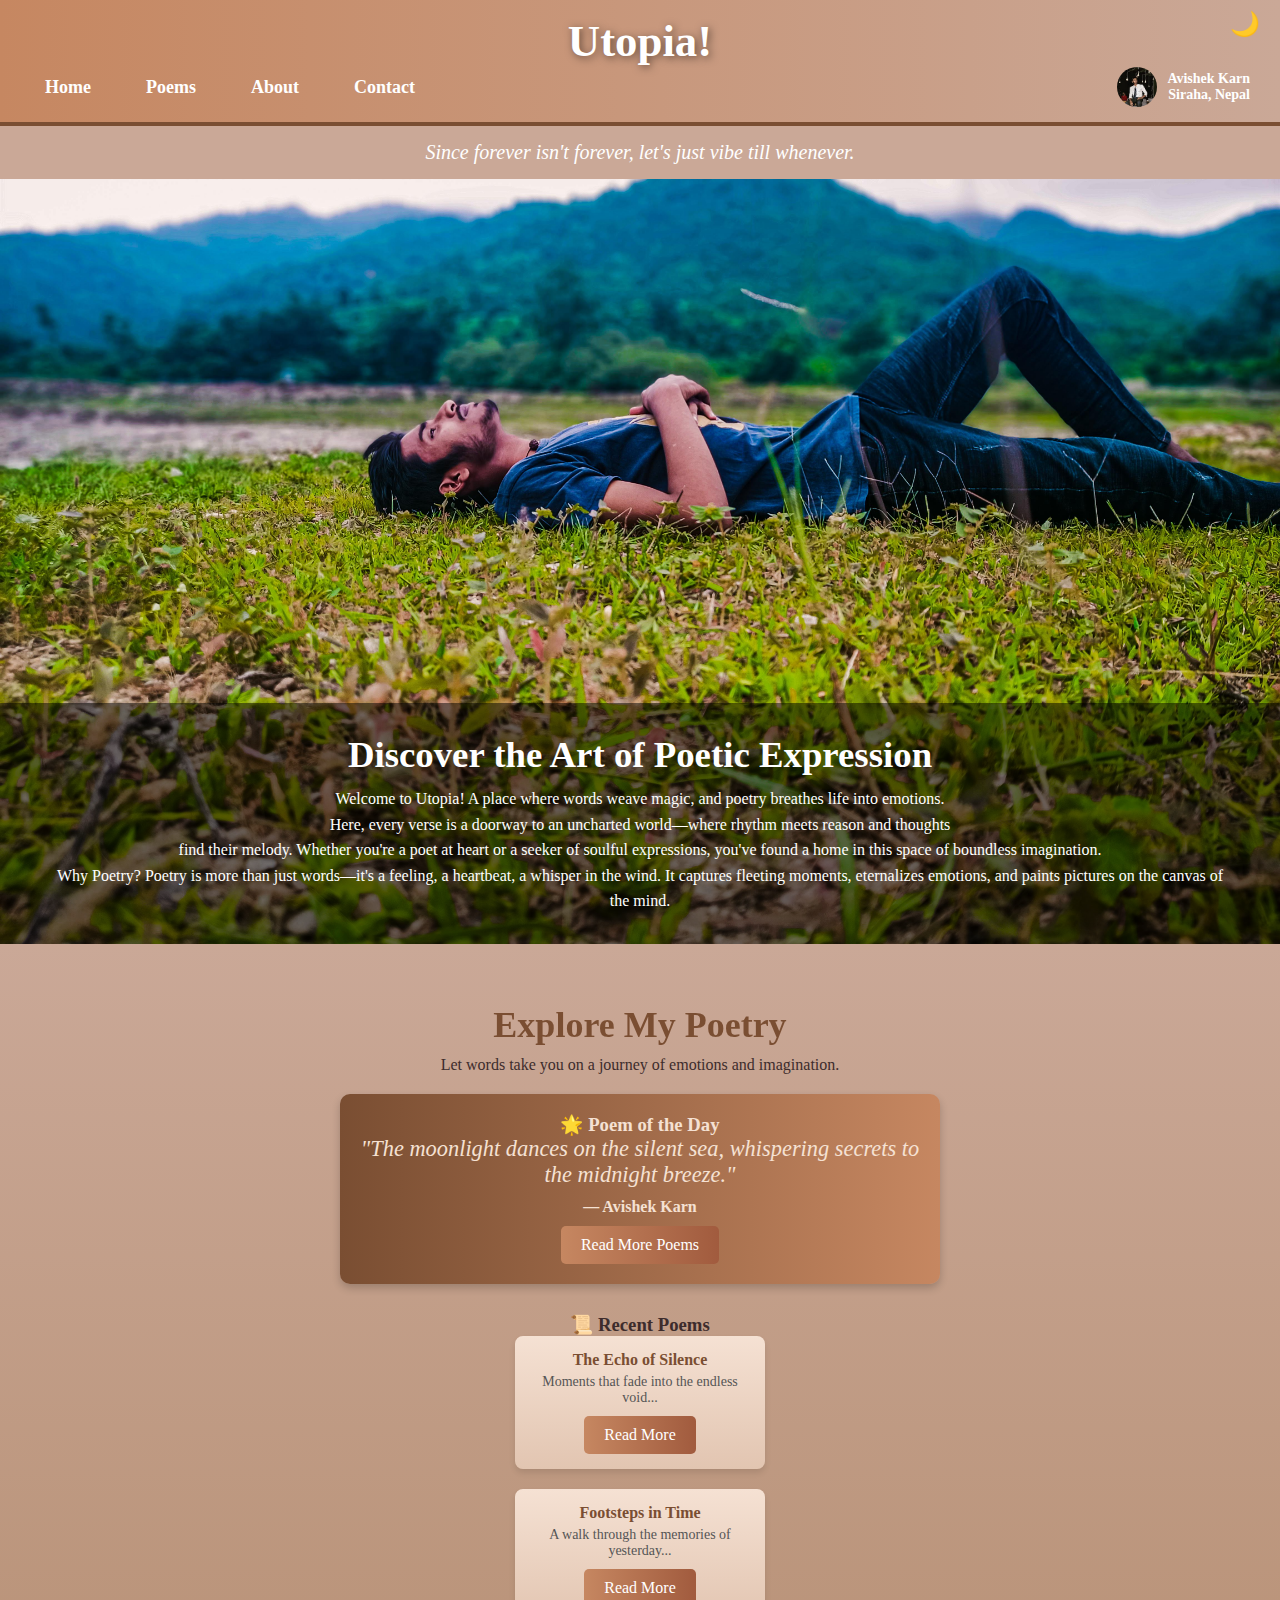
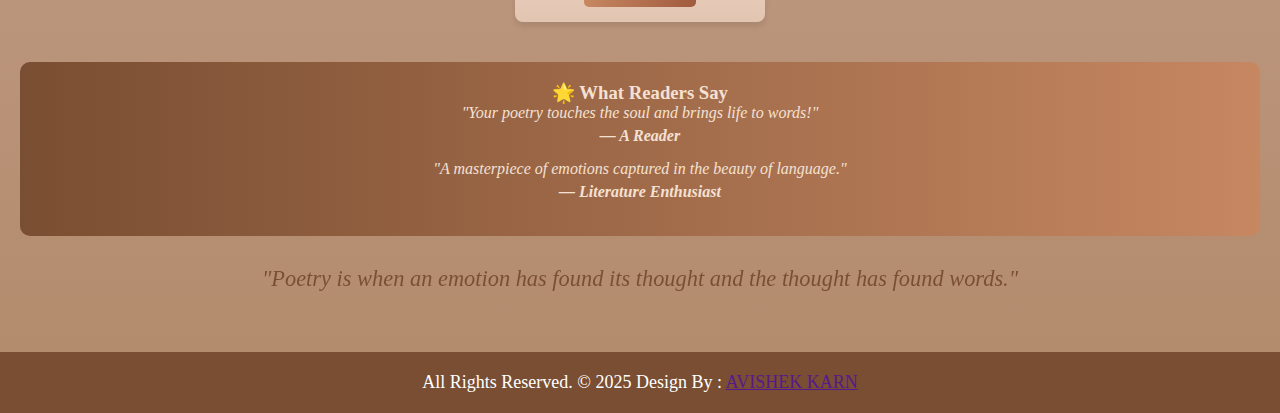
==== index.html @ 70ce2ee4 "change in file structure" ====
<!DOCTYPE html>
<html lang="en">

<head>
    <meta charset="UTF-8">
    <meta name="viewport" content="width=device-width, initial-scale=1.0">
    <title>Utopia - Home</title>
    <meta name="author" content="Avishek Karn">
    <meta name="description" content="Poems and poetic expressions by Avishek Karn">
    <link rel="stylesheet" href="stylesheets/style.css">
    <link rel="stylesheet" href="stylesheets/style-poem.css">
    <link rel="stylesheet" href="stylesheets/style-buttons.css">
    <link rel="stylesheet" href="https://cdnjs.cloudflare.com/ajax/libs/font-awesome/5.15.4/css/all.min.css">
    
</head>

<body>
    <!-- Header Section -->
    <header>
        <div class="header-container">

            <!-- Dark Mode Toggle Button -->
            <button class="dark-mode-toggle">🌙</button>

            <!-- Website Title -->
            <h1 class="site-title">Utopia!</h1>

            <!-- Navbar with Profile -->
            <div class="nav-profile-container">
                <nav class="navbar">
                    <ul>
                        <li><a href="index.html">Home</a></li>
                        <li><a href="poems.html">Poems</a></li>
                        <li><a href="about.html">About</a></li>
                        <li><a href="contact.html">Contact</a></li>
                       
                    </ul>
                </nav>

                <!-- Profile Section (Properly Positioned in the Top Right) -->
                <div class="profile">
                    <img src="photos/profile-pic.jpg" class="profile-img">
                    <div class="profile-text">
                        <p>Avishek Karn</p>
                        <p>Siraha, Nepal</p>
                    </div>
                </div>
            </div>
        </div>

        <div class="sub-title">
            <p>Since forever isn't forever, let's just vibe till whenever.</p>
        </div>

        <div class="background">
            <img src="photos/background2.jpg" class="background-img">
            <div class="overlay">
                <h1>Discover the Art of Poetic Expression</h1>
                <p>
                    Welcome to Utopia! A place where words weave magic, and poetry breathes life into emotions.
                </p>
                <p>
                    Here, every verse is a doorway to an uncharted world—where rhythm meets reason and thoughts
                </p>
                <p>
                    find their melody. Whether you're a poet at heart or a seeker of soulful expressions, you've
                    found a home in this space of boundless imagination.
                </p>
                <p>
                    Why Poetry?
                    Poetry is more than just words—it's a feeling, a heartbeat, a whisper in the wind. It captures
                    fleeting moments, eternalizes emotions, and paints pictures on the canvas of the mind.
                </p>
            </div>
        </div>
    </header>

    <!-- Main Section -->
    <main class="main">
        <h2>Explore My Poetry</h2>
        <p>Let words take you on a journey of emotions and imagination.</p>
    
        <!-- Featured Poem of the Day -->
        <div class="featured-poem">
            <h3>🌟 Poem of the Day</h3>
            <blockquote id="poem-of-the-day">"Loading poem..."</blockquote>
            <p class="poem-author" id="poem-author"></p>
            <a href="poems.html" class="read-more">Read More Poems</a>
        </div>
    
        <!-- Recent Poems -->
        <div class="recent-poems">
            <h3>📜 Recent Poems</h3>
            <div class="poem-list">
                <div class="poem-card">
                    <h4>The Echo of Silence</h4>
                    <p>Moments that fade into the endless void...</p>
                    <a href="poems.html" class="read-more">Read More</a>
                </div>
                <div class="poem-card">
                    <h4>Footsteps in Time</h4>
                    <p>A walk through the memories of yesterday...</p>
                    <a href="poems.html" class="read-more">Read More</a>
                </div>
            </div>
        </div>
    
        <!-- Testimonials Section -->
        <div class="testimonials">
            <h3>🌟 What Readers Say</h3>
            <div class="testimonial">
                <p>"Your poetry touches the soul and brings life to words!"</p>
                <span>— A Reader</span>
            </div>
            <div class="testimonial">
                <p>"A masterpiece of emotions captured in the beauty of language."</p>
                <span>— Literature Enthusiast</span>
            </div>
        </div>
    
        <!-- Quote Animation -->
        <div class="quote-animation">
            <p id="changing-quote">"Poetry is when an emotion has found its thought and the thought has found words."</p>
        </div>
    </main>
    
    

    <!-- Footer -->
    <footer class="footer">
        <p class="footer-name">All Rights Reserved. &copy; 2025 Design By : 
            <a href="">AVISHEK KARN</a>
        </p>
    </footer>




    <script src="scripts/index.js" defer></script>
    <script src="scripts/buttons.js" defer></script>
    <script src="scripts/poems.js" defer></script>
    <script src="scripts/contact.js"></script>



</body>

</html>
---- stylesheets/style.css ----
/* Reset Styles */
* {
    margin: 0;
    padding: 0;
    box-sizing: border-box;
    font-family: 'Playfair Display', serif;
}

body {
    background-color: #caa897;
    color: #333;
    overflow-x: hidden;
}

/* Header Container */
.header-container {
    display: flex;
    flex-direction: column;
    align-items: center;
    padding: 15px 30px;
    background: linear-gradient(to right, #c68761, #caa897);
    border-bottom: 4px solid #7a4e32;
    width: 100%;
}

/* Dark Mode Toggle - Positioned at Top Right */
.dark-mode-toggle {
    position: absolute;
    top: 10px;
    right: 20px;
    background: none;
    border: none;
    font-size: 24px;
    cursor: pointer;
    color: white;
    transition: transform 0.3s ease, opacity 0.3s ease;
}

.dark-mode-toggle:hover {
    transform: scale(1.1);
    opacity: 0.8;
}


/* Site Title (Utopia) */
.site-title {
    font-size: 2.8rem;
    font-weight: bold;
    color: white;
    font-family: 'Playfair Display', serif;
    text-shadow: 2px 2px 8px rgba(0, 0, 0, 0.5);
}

/* Navbar and Profile Container */
.nav-profile-container {
    display: flex;
    justify-content: space-between;
    align-items: center;
    width: 100%;
}

/* Navbar */
.navbar ul {
    list-style: none;
    display: flex;
    gap: 25px;
}

.navbar ul li a {
    text-decoration: none;
    font-size: 18px;
    font-weight: bold;
    color: white;
    padding: 10px 15px;
    transition: 0.3s;
}

.navbar ul li a:hover {
    background: rgba(255, 255, 255, 0.2);
    border-radius: 5px;
}

/* Profile Section */
.profile {
    display: flex;
    align-items: center;
    gap: 10px;
}

.profile-img {
    width: 40px;
    height: 40px;
    border-radius: 50%;
    object-fit: cover;
}

.profile-text p {
    font-size: 14px;
    color: white;
    font-weight: bold;
    margin: 0;
    text-align: right;
}

/* Background Section */
.background {
    position: relative;
    width: 100%;
    height: 85vh; /* Ensures background image is fully visible */
    display: flex;
    align-items: flex-end; /* Moves content to bottom */
    justify-content: center;
    overflow: hidden;
}

.background-img {
    width: 100%;
    height: 100%;
    object-fit: cover;
    position: absolute;
    top: 0;
    left: 0;
    z-index: -1;
}

/* Overlay Content at Bottom */
.overlay {
    position: absolute;
    bottom: 0; /* Stick overlay to bottom of image */
    width: 100%;
    background: rgba(0, 0, 0, 0.5); /* Darker for better readability */
    color: white;
    padding: 30px 50px;
    text-align: center;
}

.overlay h1 {
    font-size: 2.3rem;
    margin-bottom: 10px;
}

.overlay p {
    font-size: 1rem;
    line-height: 1.6;
}

/* Subtitle Text */
.sub-title {
    text-align: center;
    padding: 15px;
    font-size: 20px;
    font-style: italic;
    color: white;
}

/* Explore Button */
.explore-button {
    display: inline-block;
    padding: 15px 30px;
    margin-top: 20px;
    background: linear-gradient(to right, #ff7e5f, #feb47b);
    color: white;
    font-size: 18px;
    text-decoration: none;
    border-radius: 5px;
    transition: 0.3s;
}

.explore-button:hover {
    background: linear-gradient(to right, #feb47b, #ff7e5f);
}

/* Main Content */
.main {
    text-align: center;
    padding: 60px 20px;
}

.main h2 {
    font-size: 36px;
    margin-bottom: 20px;
}

/* Footer */
.footer {
    text-align: center;
    padding: 20px;
    background-color: #7a4e32;
    color: white;
    font-size: 18px;
}



/* Main Section */
.main {
    text-align: center;
    padding: 60px 20px;
    background: linear-gradient(to bottom, #caa897, #b38b6d); /* Subtle gradient */
    color: #3d2c2c; /* Deep warm brown for contrast */
}

/* Section Headings */
.main h2 {
    font-size: 36px;
    font-weight: bold;
    background: #7a4e32;
    -webkit-background-clip: text;
    -webkit-text-fill-color: transparent;
    margin-bottom: 10px;
}

/* Featured Poem */
.featured-poem {
    background: linear-gradient(to right, #7a4e32, #c68761); /* Rich gradient */
    padding: 20px;
    border-radius: 10px;
    color: #f5e1d3; /* Light beige */
    margin: 20px auto;
    max-width: 600px;
    box-shadow: 0 4px 8px rgba(0, 0, 0, 0.2);
}

.featured-poem blockquote {
    font-size: 1.4rem;
    font-style: italic;
}

.poem-author {
    font-weight: bold;
    margin-top: 10px;
}

/* Read More Button */
.read-more {
    display: inline-block;
    padding: 10px 20px;
    background: linear-gradient(to right, #c68761, #a15b3e);
    color: white;
    text-decoration: none;
    border-radius: 5px;
    margin-top: 10px;
    transition: 0.3s;
}

.read-more:hover {
    background: linear-gradient(to right, #a15b3e, #7a4e32);
}

/* Recent Poems */
.recent-poems {
    margin-top: 30px;
}

.poem-list {
    display: flex;
    justify-content: center;
    gap: 20px;
    flex-wrap: wrap;
}

.poem-card {
    background: linear-gradient(to bottom, #f5e1d3, #e2c5b1);
    padding: 15px;
    border-radius: 8px;
    max-width: 250px;
    box-shadow: 0 4px 6px rgba(0, 0, 0, 0.1);
}

.poem-card h4 {
    color: #7a4e32;
    margin-bottom: 5px;
}

.poem-card p {
    font-size: 14px;
    color: #555;
}

/* Testimonials */
.testimonials {
    margin-top: 40px;
    background: linear-gradient(to right, #7a4e32, #c68761); /* Smooth transition */
    color: #f5e1d3;
    padding: 20px;
    border-radius: 10px;
}

.testimonial {
    font-style: italic;
    margin-bottom: 15px;
}

.testimonial span {
    font-weight: bold;
    display: block;
    margin-top: 5px;
}

/* Quote Animation */
.quote-animation {
    font-size: 1.4rem;
    font-style: italic;
    margin-top: 30px;
    background: #7a4e32;
    -webkit-background-clip: text;
    -webkit-text-fill-color: transparent;
    animation: fade-in 3s infinite alternate;
}

@keyframes fade-in {
    0% {
        opacity: 0.4;
    }
    100% {
        opacity: 1;
    }
}
---- stylesheets/style-poem.css ----
/* Poem Section */
.poems-main {
    text-align: center;
    padding: 40px 20px;
    background: linear-gradient(to bottom, #caa897, #b38b6d);
}

.section-title {
    font-size: 32px;
    color: #7a4e32;
    font-weight: bold;
}

/* Poem List */
.poem-list {
    display: flex;
    flex-direction: column;
    align-items: center;
    gap: 20px;
    max-width: 800px;
    margin: auto;
}

/* Poem Item */
.poem-item {
    background: linear-gradient(to right, #7a4e32, #c68761);
    padding: 20px;
    border-radius: 10px;
    color: #f5e1d3;
    width: 100%;
    box-shadow: 0 4px 8px rgba(0, 0, 0, 0.2);
}

.poem-content h3 {
    font-size: 24px;
    color: white;
}

.poem-date {
    font-size: 14px;
    color: #e2c5b1;
}

/* Poem Preview */
.poem-preview {
    font-size: 16px;
    color: #f8f8f8;
    margin: 10px 0;
}

/* Expand Button */
.expand-btn {
    padding: 8px 15px;
    background: #c68761;
    border: none;
    color: white;
    border-radius: 5px;
    cursor: pointer;
    transition: 0.3s;
}

.expand-btn:hover {
    background: #a15b3e;
}

/* Poem Interactions */
.poem-interactions {
    margin-top: 10px;
    display: flex;
    justify-content: space-between;
    font-size: 16px;
}

.like-btn, .comment-btn {
    cursor: pointer;
    transition: 0.3s;
}

.like-btn:hover, .comment-btn:hover {
    opacity: 0.8;
}

/* Comments Section */
.comments-section {
    display: none;
    margin-top: 10px;
}

.comments-section textarea {
    width: 100%;
    padding: 10px;
    border-radius: 5px;
}

.post-comment {
    padding: 5px 10px;
    background: #c68761;
    color: white;
    border: none;
    border-radius: 5px;
    cursor: pointer;
}
---- stylesheets/style-buttons.css ----
.poem-interactions {
    display: flex;
    justify-content: center;
    gap: 30px;
    padding: 15px;
}

.interaction-btn {
    display: flex;
    align-items: center;
    gap: 5px;
    cursor: pointer;
    color: #666;
    transition: color 0.3s ease;
}

.interaction-btn:hover {
    color: #c2db99;
}

.like-btn.active {
    color: #ff4136;
}

.like-btn.active i {
    font-weight: 900;
}

.comments-section {
    padding: 15px;
    border-top: 1px solid #ac9a9a;
}

.comments-section.hidden {
    display: none;
}

.comment-form {
    display: flex;
    gap: 10px;
    margin-bottom: 15px;
}

.comment-form textarea {
    flex: 1;
    padding: 10px;
    border: 1px solid #ddd;
    border-radius: 4px;
    resize: vertical;
    min-height: 60px;
}

.post-comment {
    padding: 8px 15px;
    background-color: #007bff;
    color: white;
    border: none;
    border-radius: 4px;
    cursor: pointer;
    transition: background-color 0.3s ease;
}

.post-comment:hover {
    background-color: #0056b3;
}

.comments-list {
    display: flex;
    flex-direction: column;
    gap: 10px;
}

.comment {
    padding: 10px;
    background-color: #f8f9fa;
    border-radius: 4px;
}
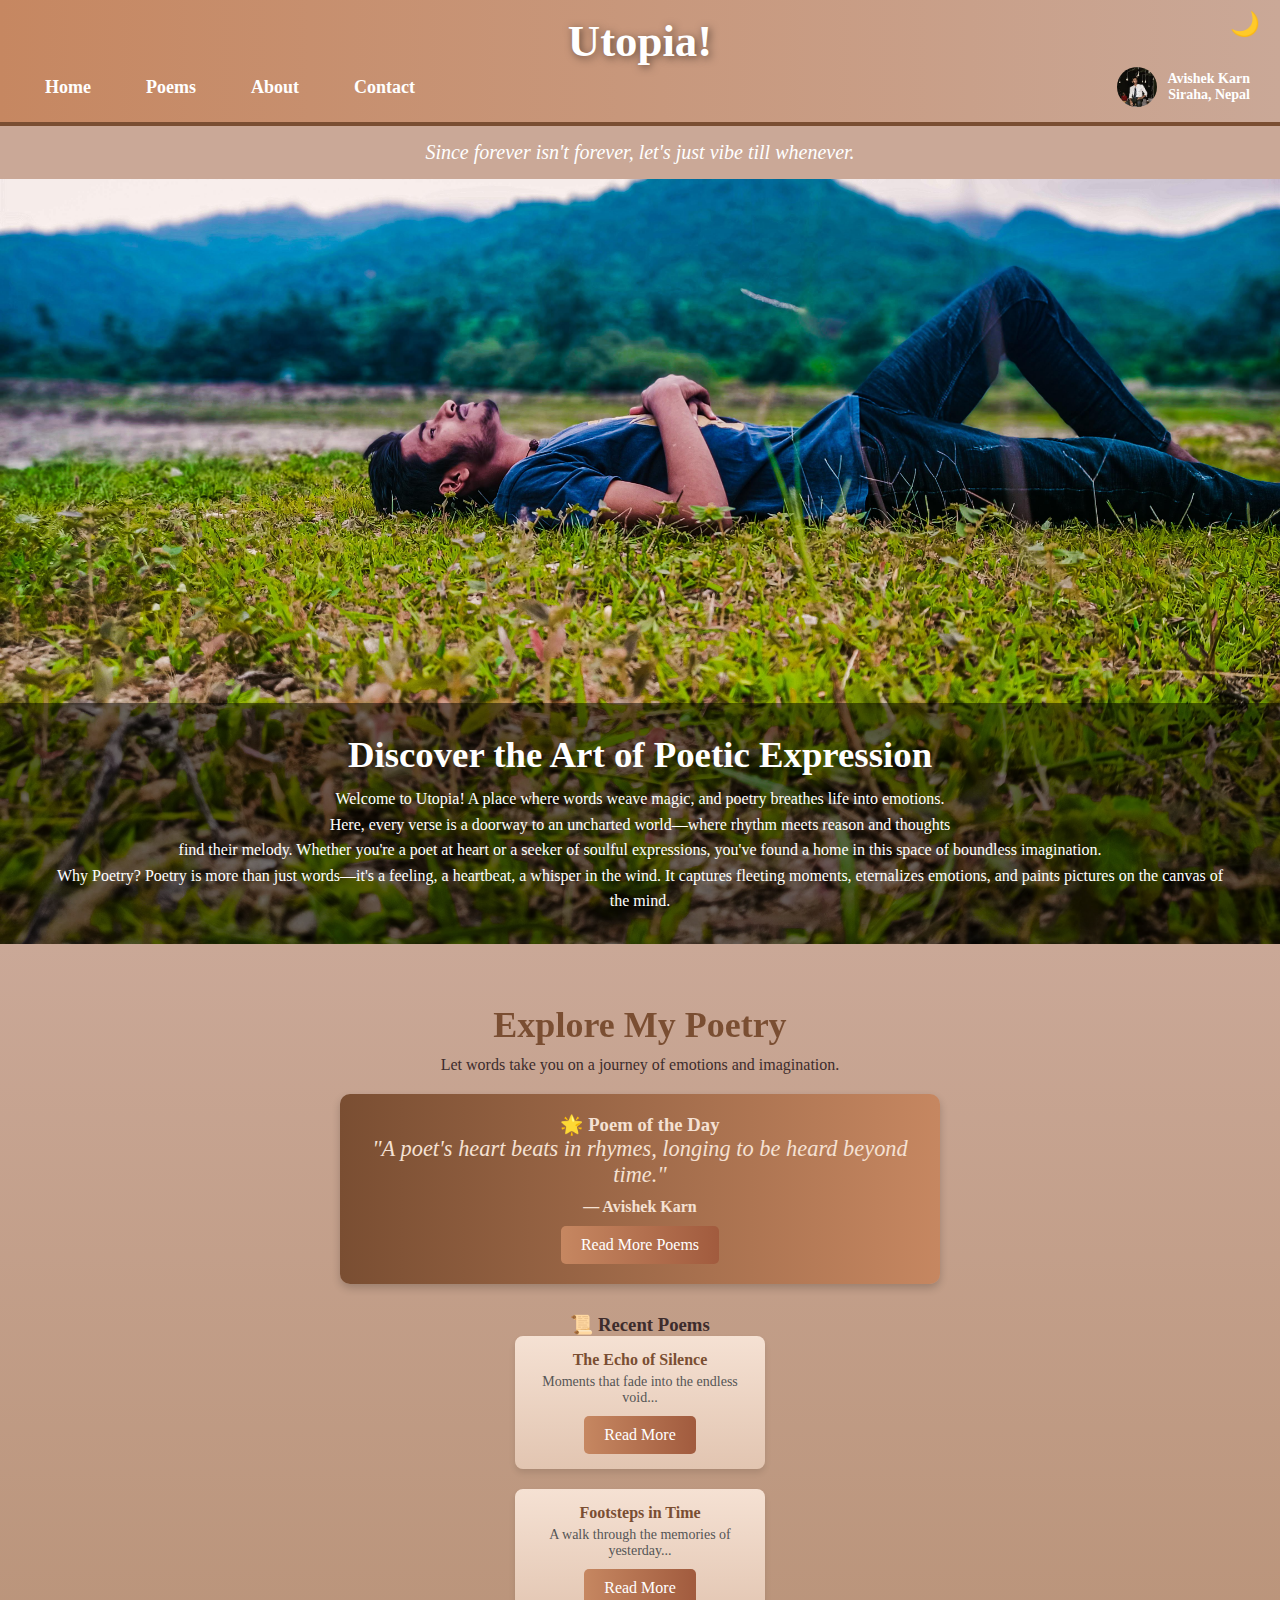
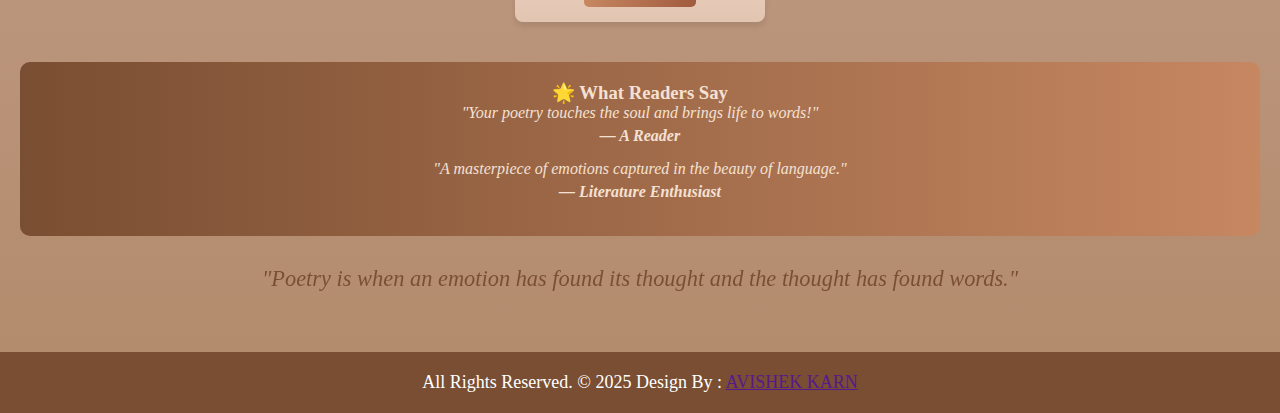
==== commit 8ab0fb2e: "change in file name" ====
--- a/index.html
+++ b/index.html
@@ -136,10 +136,10 @@
 
 
 
-    <script src="scripts/index.js" defer></script>
-    <script src="scripts/buttons.js" defer></script>
-    <script src="scripts/poems.js" defer></script>
-    <script src="scripts/contact.js"></script>
+    <script src="javascripts/index.js" defer></script>
+    <script src="javascripts/buttons.js" defer></script>
+    <script src="javascripts/poems.js" defer></script>
+    <script src="javascripts/contact.js"></script>
 
 
 
